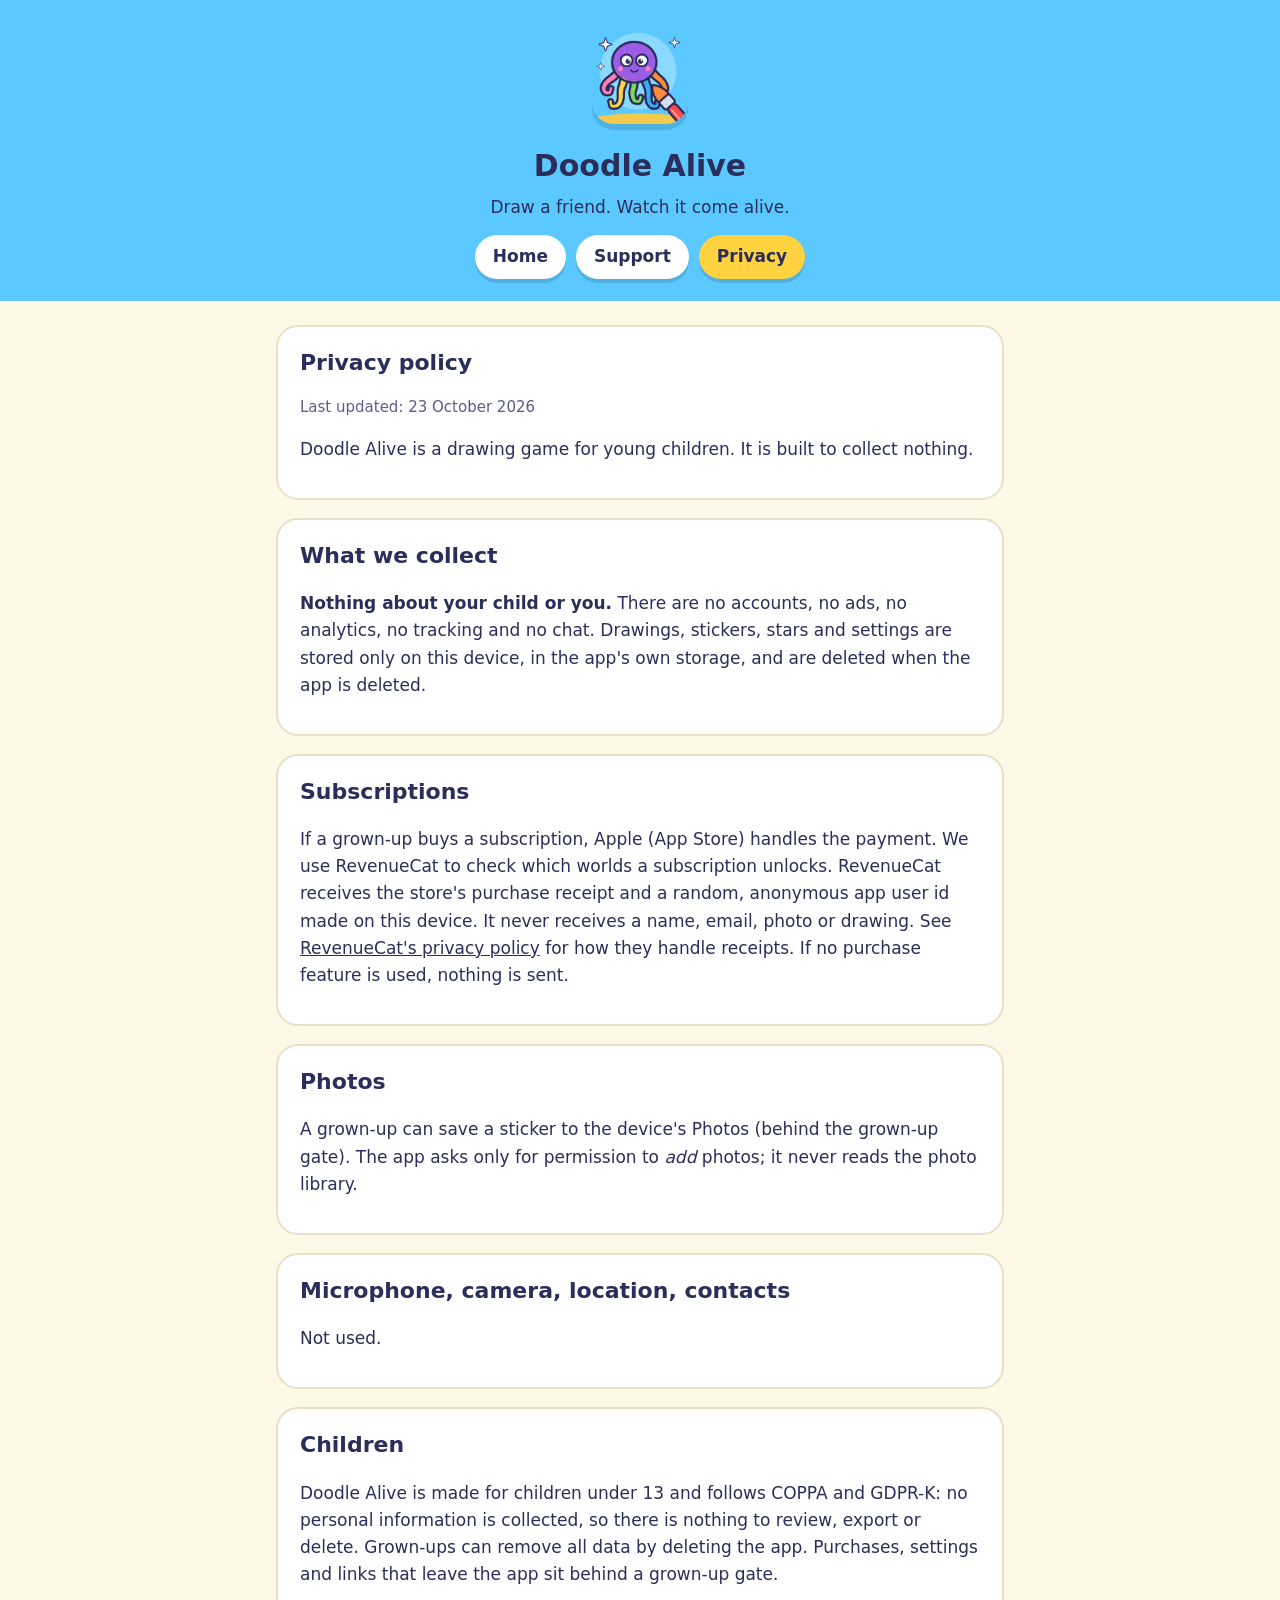
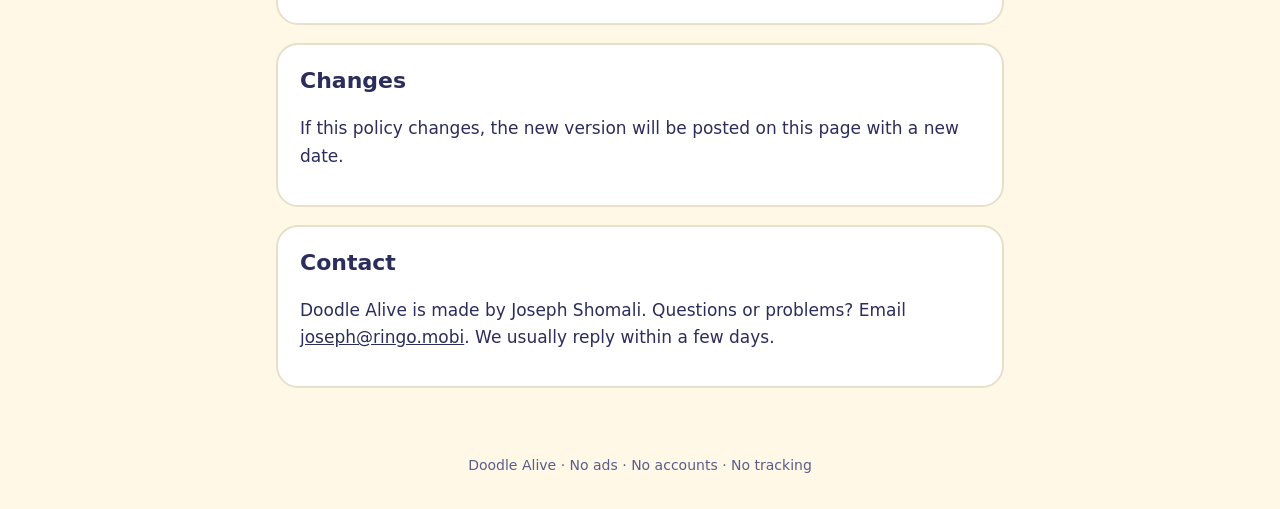
==== privacy.html @ 4f808632 "Doodle Alive: home, support and privacy pages Co-Authored-By: Claude Opus 5.5 <noreply@anthropic.com" ====
<!doctype html>
<html lang="en">
<head>
<meta charset="utf-8">
<meta name="viewport" content="width=device-width, initial-scale=1">
<title>Doodle Alive Privacy Policy</title>
<meta name="description" content="Doodle Alive collects nothing about your child or you.">
<link rel="icon" href="icon.png">
<link rel="stylesheet" href="style.css">
</head>
<body>
<header>
  <img src="icon.png" alt="Doodle Alive app icon">
  <h1>Doodle Alive</h1>
  <p>Draw a friend. Watch it come alive.</p>
  <nav>
    <a href="./">Home</a>
    <a href="support.html">Support</a>
    <a href="privacy.html" aria-current="page">Privacy</a>
  </nav>
</header>
<main>
  <section>
    <h2>Privacy policy</h2>
    <p class="muted">Last updated: 23 October 2026</p>
    <p>Doodle Alive is a drawing game for young children. It is built to collect nothing.</p>
  </section>

  <section>
    <h2>What we collect</h2>
    <p><strong>Nothing about your child or you.</strong> There are no accounts, no ads, no
    analytics, no tracking and no chat. Drawings, stickers, stars and settings are stored only
    on this device, in the app's own storage, and are deleted when the app is deleted.</p>
  </section>

  <section>
    <h2>Subscriptions</h2>
    <p>If a grown-up buys a subscription, Apple (App Store) handles the payment. We use
    RevenueCat to check which worlds a subscription unlocks. RevenueCat receives the store's
    purchase receipt and a random, anonymous app user id made on this device. It never
    receives a name, email, photo or drawing. See
    <a href="https://www.revenuecat.com/privacy">RevenueCat's privacy policy</a> for how they
    handle receipts. If no purchase feature is used, nothing is sent.</p>
  </section>

  <section>
    <h2>Photos</h2>
    <p>A grown-up can save a sticker to the device's Photos (behind the grown-up gate). The
    app asks only for permission to <em>add</em> photos; it never reads the photo library.</p>
  </section>

  <section>
    <h2>Microphone, camera, location, contacts</h2>
    <p>Not used.</p>
  </section>

  <section>
    <h2>Children</h2>
    <p>Doodle Alive is made for children under 13 and follows COPPA and GDPR-K: no personal
    information is collected, so there is nothing to review, export or delete. Grown-ups can
    remove all data by deleting the app. Purchases, settings and links that leave the app sit
    behind a grown-up gate.</p>
  </section>

  <section>
    <h2>Changes</h2>
    <p>If this policy changes, the new version will be posted on this page with a new date.</p>
  </section>

  <section>
    <h2>Contact</h2>
    <p>Doodle Alive is made by Joseph Shomali. Questions or problems? Email <a href="mailto:joseph@ringo.mobi">joseph@ringo.mobi</a>. We usually reply within a few days.</p>
  </section>
</main>
<footer>Doodle Alive · No ads · No accounts · No tracking</footer>
</body>
</html>
---- style.css ----
:root {
  --ink: #2b2d5b;
  --ink-soft: #5a5d8a;
  --cream: #fff8e7;
  --sky: #5bc8ff;
  --sun: #ffd23f;
  --go: #7ed957;
  --card: #ffffff;
  --line: #e7dfc8;
}
@media (prefers-color-scheme: dark) {
  :root {
    --ink: #f2f0ff;
    --ink-soft: #b8bcd9;
    --cream: #1e2044;
    --card: #2b2d5b;
    --line: #3d3f72;
  }
}
* { box-sizing: border-box; }
body {
  margin: 0;
  background: var(--cream);
  color: var(--ink);
  font: 17px/1.6 "Fredoka", system-ui, -apple-system, "Segoe UI", sans-serif;
}
header {
  background: var(--sky);
  color: #2b2d5b;
  padding: 28px 16px 22px;
  text-align: center;
}
header img { width: 96px; height: 96px; border-radius: 22px; box-shadow: 0 6px 0 rgba(0,0,0,.12); }
header h1 { margin: 10px 0 0; font-size: 30px; }
header p { margin: 4px 0 0; }
nav { display: flex; gap: 10px; justify-content: center; flex-wrap: wrap; margin-top: 14px; }
nav a {
  background: #fff; color: #2b2d5b; text-decoration: none; font-weight: 600;
  padding: 8px 18px; border-radius: 999px; box-shadow: 0 4px 0 rgba(0,0,0,.12);
}
nav a[aria-current="page"] { background: var(--sun); }
main { max-width: 760px; margin: 0 auto; padding: 24px 16px 48px; }
section {
  background: var(--card); border: 2px solid var(--line); border-radius: 22px;
  padding: 18px 22px; margin: 0 0 18px;
}
h2 { margin: 0 0 6px; font-size: 22px; }
h3 { margin: 14px 0 4px; font-size: 18px; }
p, li { color: var(--ink); }
.muted { color: var(--ink-soft); font-size: 15px; }
a { color: inherit; }
table { width: 100%; border-collapse: collapse; }
td, th { text-align: left; padding: 6px 4px; border-bottom: 1px solid var(--line); }
footer { text-align: center; color: var(--ink-soft); font-size: 14px; padding: 0 16px 32px; }
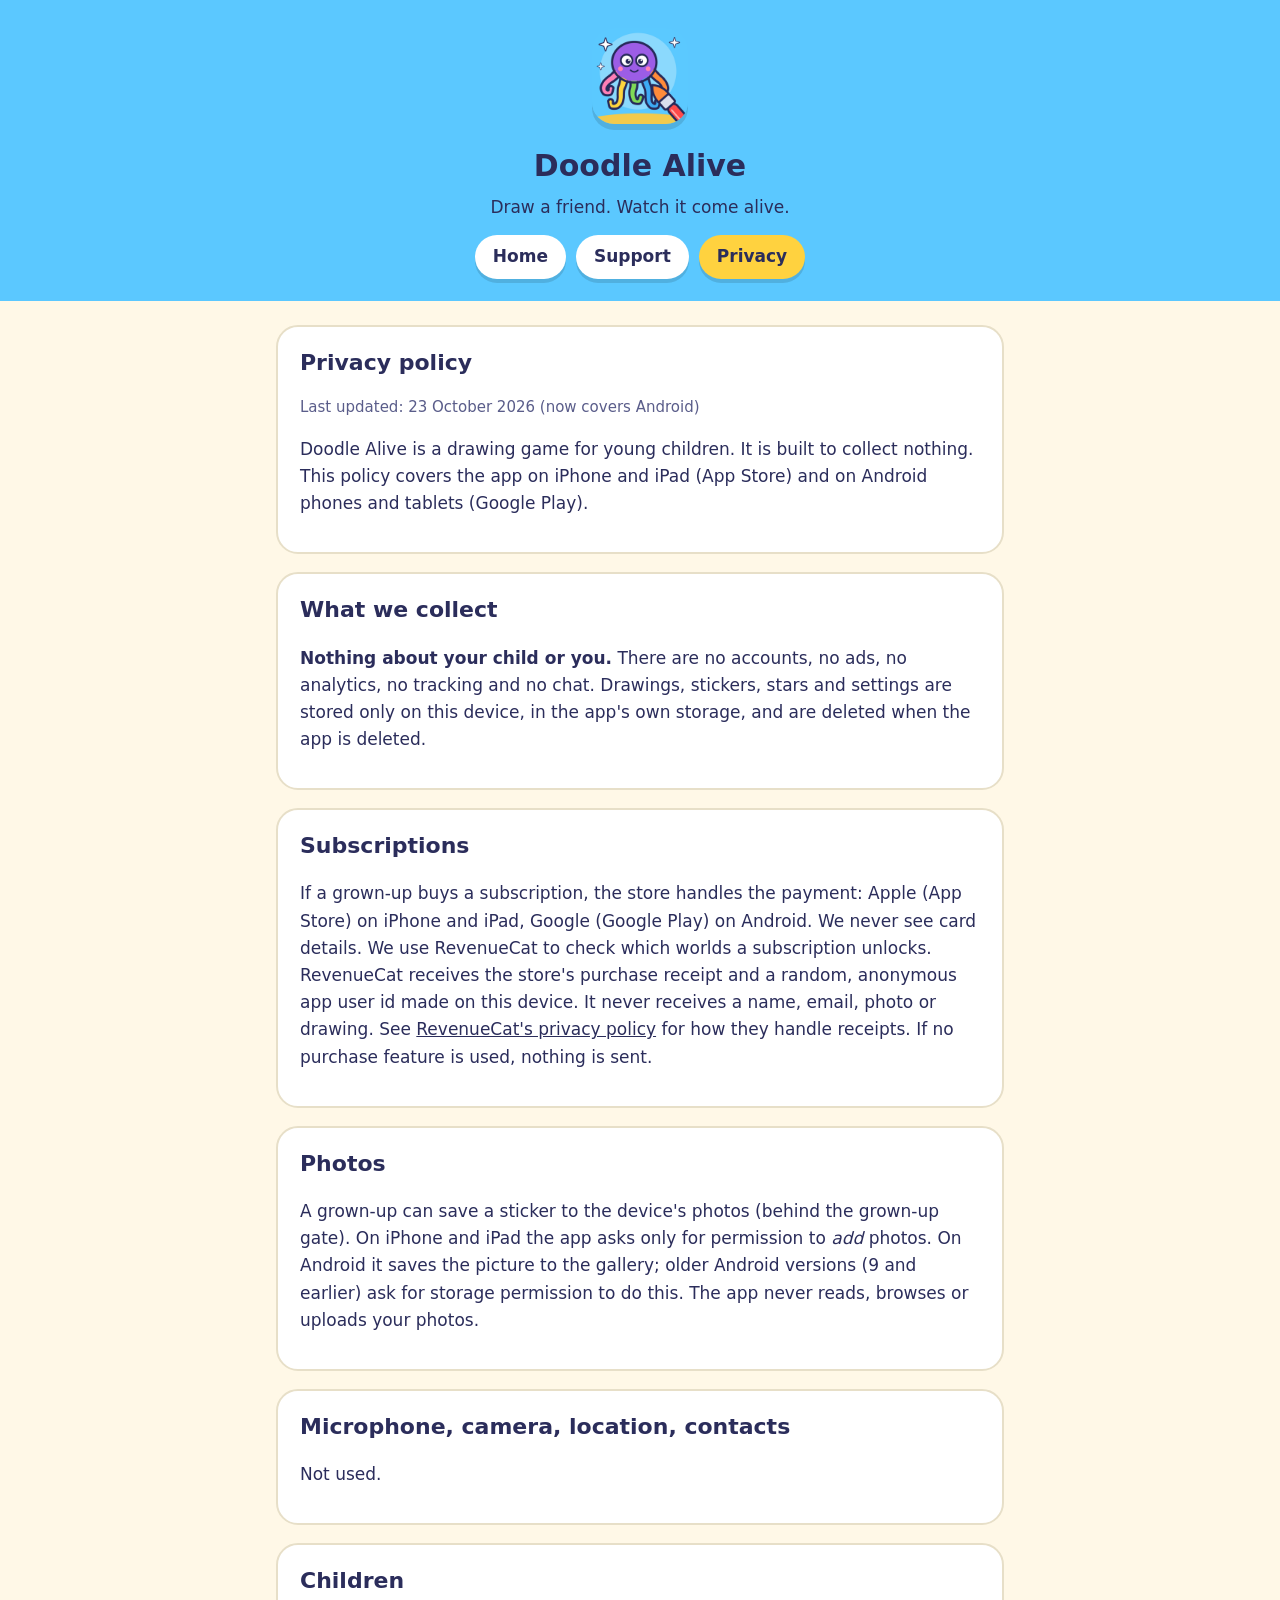
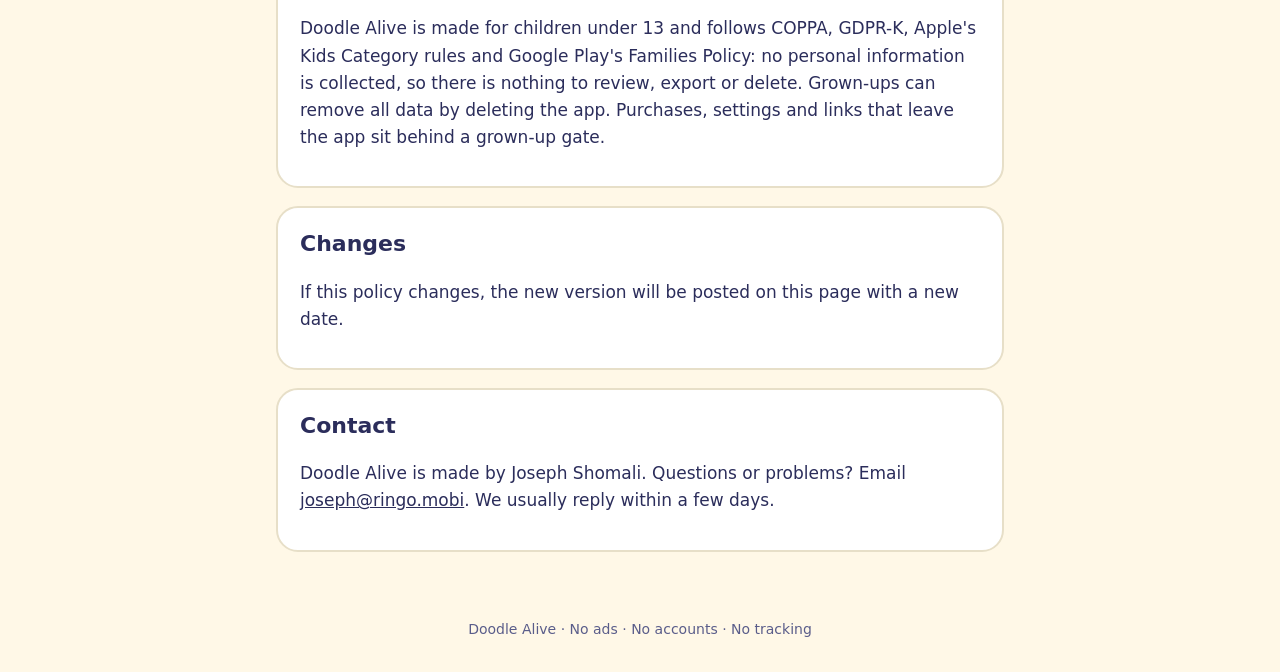
==== commit 27a164b2: "Privacy policy: cover Android (Google Play) Co-Authored-By: Claude Opus 5.5 <noreply@anthropic.com>" ====
--- a/privacy.html
+++ b/privacy.html
@@ -22,8 +22,10 @@
 <main>
   <section>
     <h2>Privacy policy</h2>
-    <p class="muted">Last updated: 23 October 2026</p>
-    <p>Doodle Alive is a drawing game for young children. It is built to collect nothing.</p>
+    <p class="muted">Last updated: 23 October 2026 (now covers Android)</p>
+    <p>Doodle Alive is a drawing game for young children. It is built to collect nothing.
+    This policy covers the app on iPhone and iPad (App Store) and on Android phones and
+    tablets (Google Play).</p>
   </section>
 
   <section>
@@ -35,7 +37,8 @@
 
   <section>
     <h2>Subscriptions</h2>
-    <p>If a grown-up buys a subscription, Apple (App Store) handles the payment. We use
+    <p>If a grown-up buys a subscription, the store handles the payment: Apple (App Store)
+    on iPhone and iPad, Google (Google Play) on Android. We never see card details. We use
     RevenueCat to check which worlds a subscription unlocks. RevenueCat receives the store's
     purchase receipt and a random, anonymous app user id made on this device. It never
     receives a name, email, photo or drawing. See
@@ -45,8 +48,10 @@
 
   <section>
     <h2>Photos</h2>
-    <p>A grown-up can save a sticker to the device's Photos (behind the grown-up gate). The
-    app asks only for permission to <em>add</em> photos; it never reads the photo library.</p>
+    <p>A grown-up can save a sticker to the device's photos (behind the grown-up gate). On
+    iPhone and iPad the app asks only for permission to <em>add</em> photos. On Android it
+    saves the picture to the gallery; older Android versions (9 and earlier) ask for storage
+    permission to do this. The app never reads, browses or uploads your photos.</p>
   </section>
 
   <section>
@@ -56,7 +61,8 @@
 
   <section>
     <h2>Children</h2>
-    <p>Doodle Alive is made for children under 13 and follows COPPA and GDPR-K: no personal
+    <p>Doodle Alive is made for children under 13 and follows COPPA, GDPR-K, Apple's Kids
+    Category rules and Google Play's Families Policy: no personal
     information is collected, so there is nothing to review, export or delete. Grown-ups can
     remove all data by deleting the app. Purchases, settings and links that leave the app sit
     behind a grown-up gate.</p>
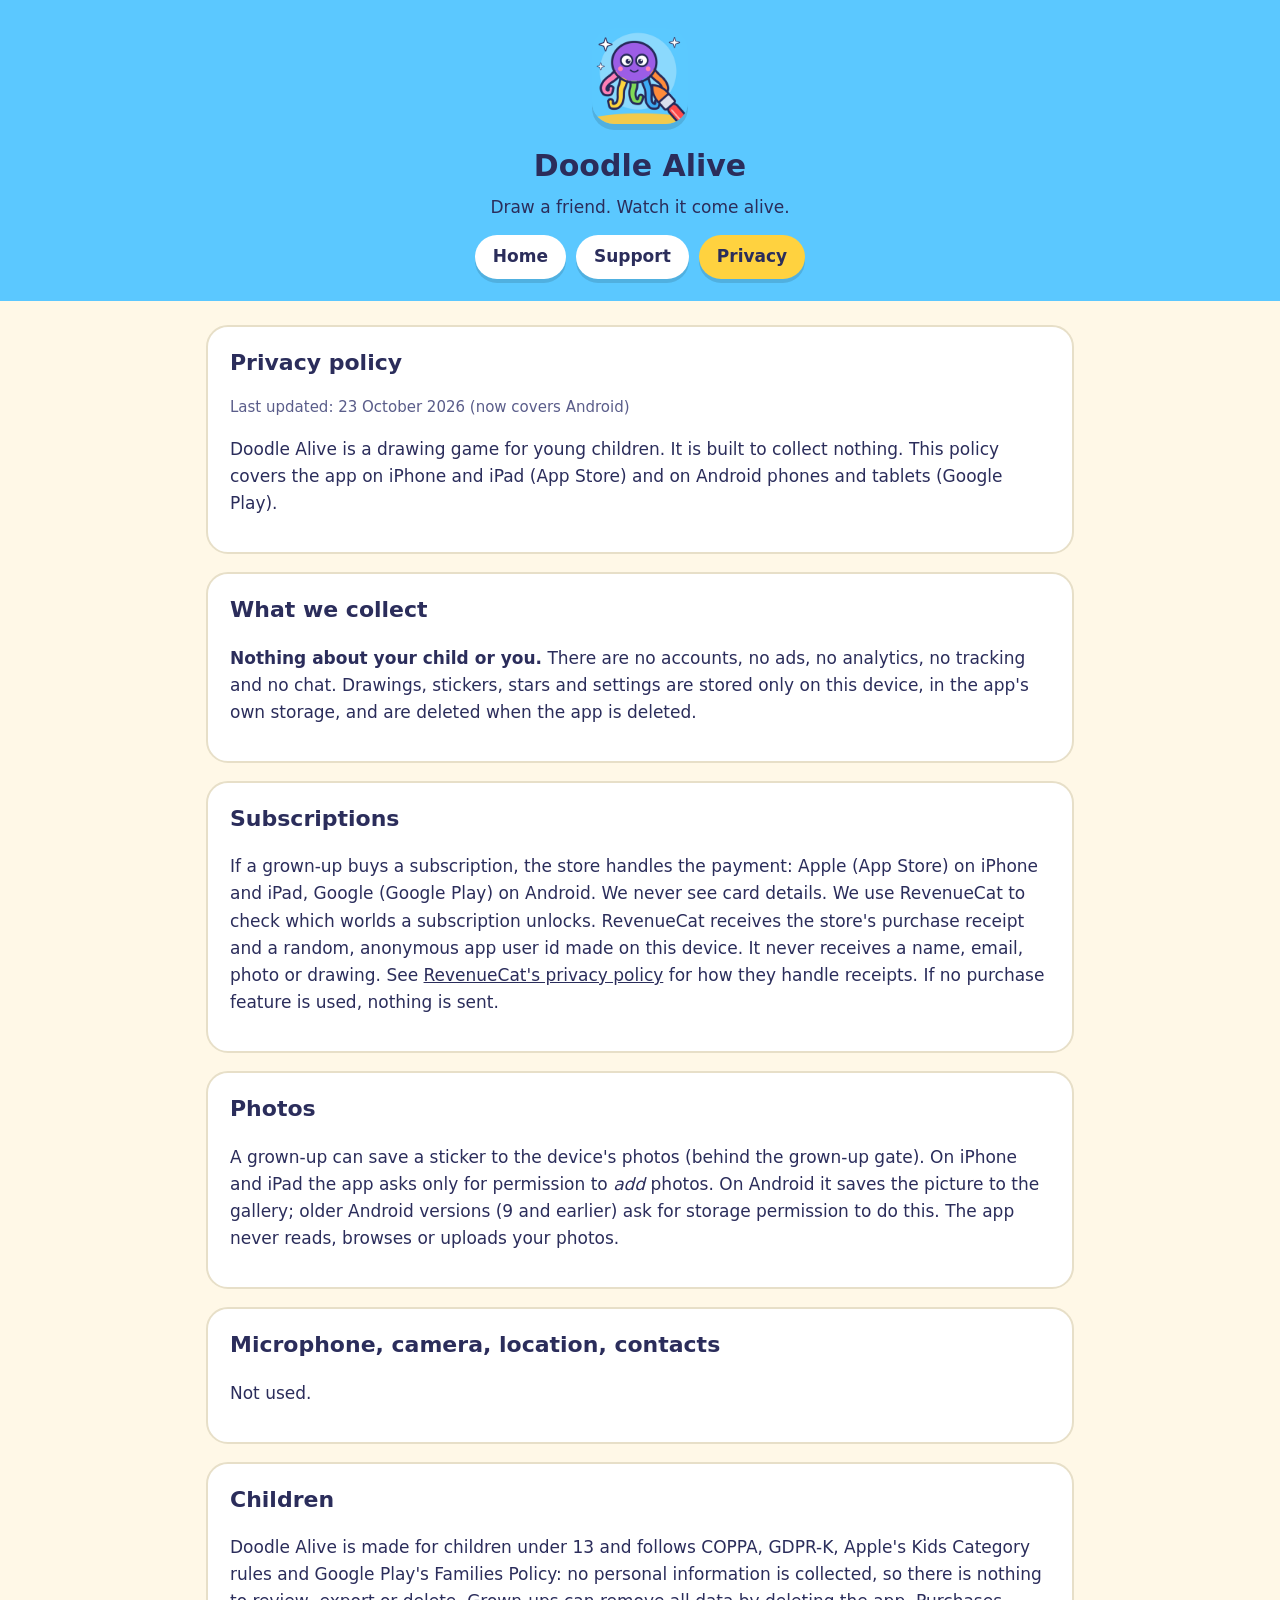
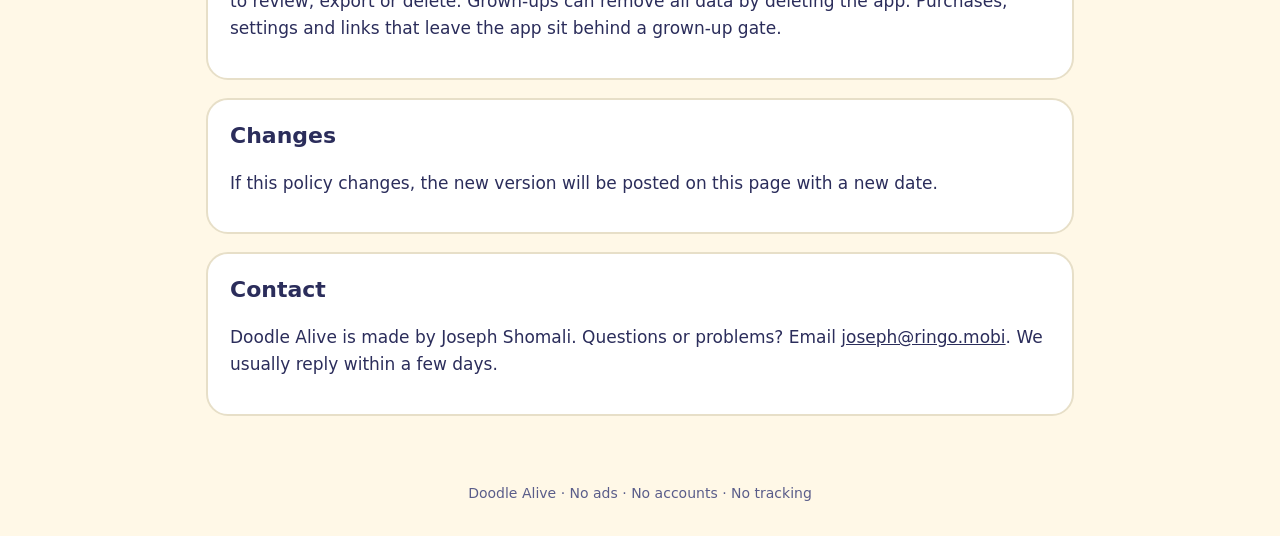
==== commit ce7c469b: "Bust stylesheet cache Co-Authored-By: Claude Opus 5.5 <noreply@anthropic.com>" ====
--- a/privacy.html
+++ b/privacy.html
@@ -6,7 +6,7 @@
 <title>Doodle Alive Privacy Policy</title>
 <meta name="description" content="Doodle Alive collects nothing about your child or you.">
 <link rel="icon" href="icon.png">
-<link rel="stylesheet" href="style.css">
+<link rel="stylesheet" href="style.css?v=2">
 </head>
 <body>
 <header>
--- a/style.css
+++ b/style.css
@@ -52,3 +52,13 @@
 table { width: 100%; border-collapse: collapse; }
 td, th { text-align: left; padding: 6px 4px; border-bottom: 1px solid var(--line); }
 footer { text-align: center; color: var(--ink-soft); font-size: 14px; padding: 0 16px 32px; }
+
+.videos, .shots { display: grid; gap: 14px; grid-template-columns: repeat(2, minmax(0, 1fr)); }
+@media (max-width: 560px) { .videos, .shots { grid-template-columns: 1fr; } }
+figure { margin: 0; }
+video, .shots img {
+  width: 100%; display: block; border-radius: 16px; border: 2px solid var(--line);
+  aspect-ratio: 1180 / 820; object-fit: cover; background: #fff;
+}
+figcaption { font-size: 15px; color: var(--ink-soft); margin-top: 6px; text-align: center; }
+main { max-width: 900px; }
